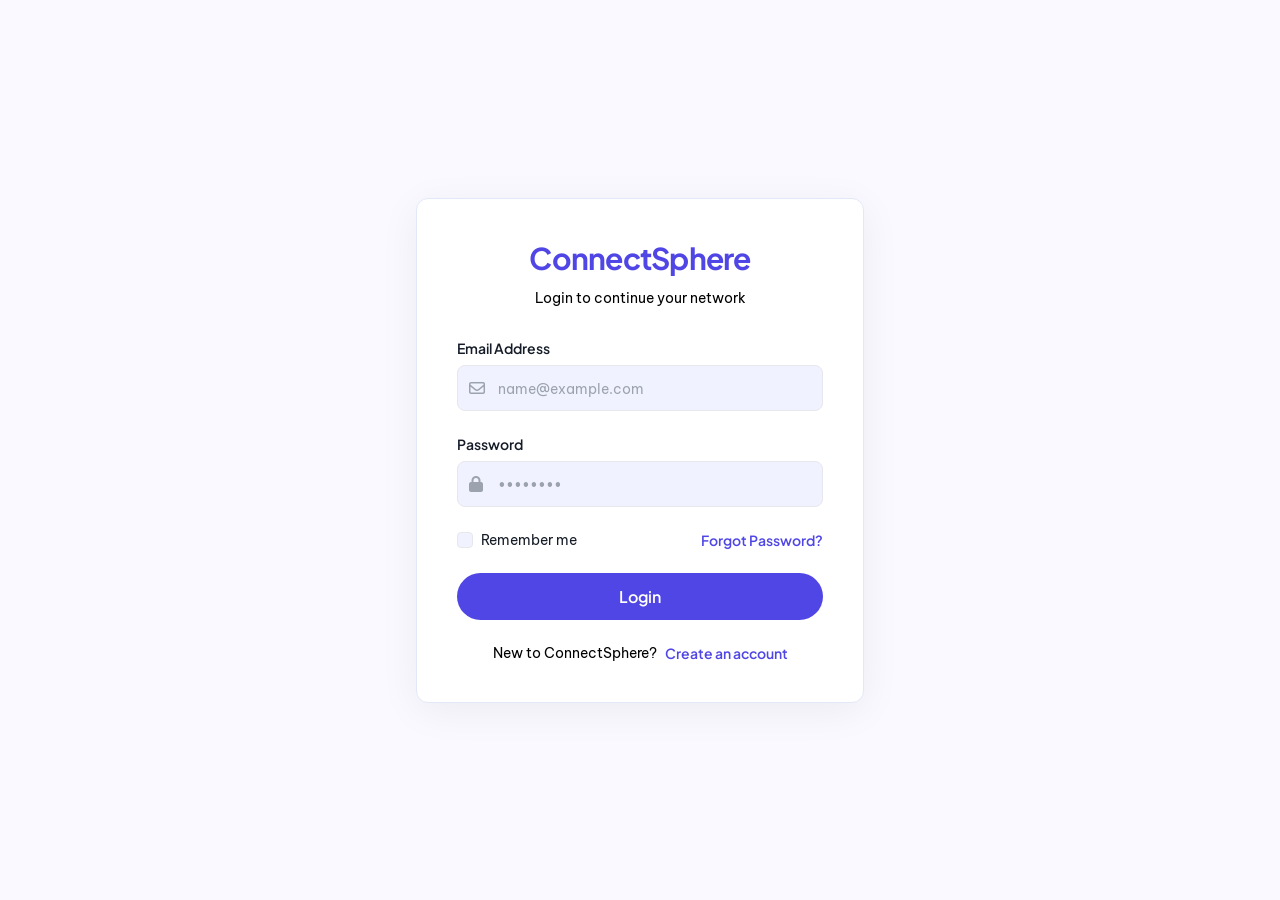
==== index.html @ ef9268ed "Refactor CSS structure for login page: consolidate styles into separate files and update HTML links " ====
<!DOCTYPE html>
<html lang="en">

<head>
    <meta charset="UTF-8">
    <meta name="viewport" content="width=device-width, initial-scale=1.0">
    <title>Login</title>
    <!-- Google Fonts CDN -->
    <link
        href="https://fonts.googleapis.com/css2?family=Plus+Jakarta+Sans:wght@500;600;700;800&amp;family=Be+Vietnam+Pro:wght@400;500&amp;display=swap"
        rel="stylesheet" />

    <!-- Font Awesome CDN -->
    <link rel="stylesheet" href="https://cdnjs.cloudflare.com/ajax/libs/font-awesome/6.5.0/css/all.min.css">

    <!-- style files -->
    <link rel="stylesheet" href="css/designsystem.css">
    <link rel="stylesheet" href="css/base.css">
    <link rel="stylesheet" href="css/layout.css">
    <link rel="stylesheet" href="css/module.css">
    <link rel="stylesheet" href="css/state.css">

</head>

<body>
    <div class="container">
        <div class="login_card">
            <div class="login_card_heading">
                <h1 class="login_card_heading_header">ConnectSphere</h1>
                <p class="login_card_text">Login to continue your network</p>
            </div>
            <form class="login_card_form" action="/login" method="POST">
                <div class="login_card_form_group">
                    <label class="login_card_form_group_label" for="email">Email Address</label>
                    <div class="login_card_form_group_input_container">
                        <i class="login_card_form_group_input_icon fa-regular fa-envelope"></i>
                        <input class="login_card_form_group_input" type="text" id="email" name="email"
                            placeholder="name@example.com" required>
                    </div>
                </div>
                <div class="login_card_form_group">
                    <label class="login_card_form_group_label" for="password">Password</label>
                    <div class="login_card_form_group_input_container">
                        <i class="login_card_form_group_input_icon fa-solid fa-lock"></i>
                        <input class="login_card_form_group_input" type="password" id="password" placeholder="••••••••"
                            name="password" required>
                    </div>
                </div>
                <div class="login_card_form_group remember-me">
                    <label class="login_card_form_group_label cursor-pointer remember-me_label">
                        <input class="login_card_form_group_input cursor-pointer" type="checkbox">
                        Remember me
                    </label>
                    <a href="" class="login_card_link">Forgot Password?</a>
                </div>
                <button class="login_card_form_submit" type="submit">Login</button>
                <div class="login_card_form_group login_card_form_footer">
                    <p class="login_card_text">New to ConnectSphere?</p>
                    <a href="" class="login_card_link">Create an account</a>
                </div>
            </form>
        </div>
    </div>
</body>

</html>
---- css/designsystem.css ----
:root {
  /* Colors */
  --color-primary: #4f46e5;
  --color-primary-hover: #4338ca;
  --color-secondary: #22c55e;
  --color-background: #f9f9ff;
  --color-surface: #ffffff;
  --color-text-main: #151C27;
  --color-text-secondary: #4b5563;
  --color-text-muted: #9ca3af;
  --color-border: #e5e7eb;
  --color-shadow: rgba(0, 0, 0, 0.05);

  /* Typography */
  --font-family: 'Plus Jakarta Sans', system-ui, -apple-system, sans-serif;
  --font-size-xs: 0.75rem;
  --font-size-sm: 0.875rem;
  --font-size-base: 1rem;
  --font-size-lg: 1.125rem;
  --font-size-xl: 1.25rem;
  --font-size-2xl: 1.5rem;
  --font-weight-normal: 400;
  --font-weight-medium: 500;
  --font-weight-semibold: 600;
  --font-weight-bold: 700;

  /* Spacing System */
  --spacing-1: 0.25rem;
  --spacing-2: 0.5rem;
  --spacing-3: 0.75rem;
  --spacing-4: 1rem;
  --spacing-6: 1.5rem;
  --spacing-8: 2rem;
  --spacing-12: 3rem;

  /* Border Radius */
  --radius-sm: 0.375rem;
  --radius-md: 0.5rem;
  --radius-lg: 0.75rem;
  --radius-xl: 1rem;
  --radius-full: 9999px;

  /* Layout */
  --navbar-height: 64px;
  --sidebar-left-width: 280px;
  --sidebar-right-width: 320px;
  --container-max-width: 1280px;
}
---- css/base.css ----
* {
    margin: 0;
    padding: 0;
    box-sizing: border-box;
    font-family: var(--font-family);
}

body {
    background-color: var(--color-background);
    display: flex;
    justify-content: center;
    align-items: center;
    min-height: 100vh;
}

a {
    text-decoration: none;
}


.cursor-pointer {
    cursor: pointer;
}
---- css/module.css ----
/* login page */

.login_card {
    width: 448px;
    padding: 40px;
    background-color: var(--color-surface);
    border: 1px solid #E2E8F8;
    border-radius: 12px;
    box-shadow: 0px 8px 40px 0px rgba(0, 0, 0, 0.06);
    backdrop-filter: blur(24px);
}

.login_card_form {
    display: flex;
    flex-direction: column;
    gap: var(--spacing-6);
}

.login_card_heading {
    text-align: center;
    margin-bottom: var(--spacing-8);
}

.login_card_heading_header {
    font-size: 30px;
    margin-bottom: var(--spacing-3);
    color: var(--color-primary);
    letter-spacing: -0.75px;
}

.login_card_text {
    font-family: Be Vietnam Pro, sans-serif;
    font-size: 14px;
}

.login_card_form_group {
    display: flex;
    flex-direction: column;
    gap: var(--spacing-2);
}

.login_card_form_group_label {
    font-size: 14px;
    font-weight: var(--font-weight-semibold);
    color: var(--color-text-main);
}

.login_card_form_group_input_container {
    position: relative;
}

.login_card_form_group_input {
    padding: 13px 16px 13px 40px;
    border: 1px solid var(--color-border);
    border-radius: 8px;
    font-size: 14px;
    color: var(--color-text-main);
    background-color: #F0F3FF;
    width: 100%;
}

.login_card_form_group_input::placeholder {
    color: var(--color-text-muted);
    font-family: Be Vietnam Pro, sans-serif;
}

.login_card_form_group_input_icon {
    position: absolute;
    top: 50%;
    left: 12px;
    transform: translateY(-50%);
    color: var(--color-text-muted);
}

.remember-me_label {
    display: flex;
    gap: var(--spacing-2);
    font-size: 14px;
    color: var(--color-text-main);
    font-family: Be Vietnam Pro, sans-serif;
    font-weight: normal;
    align-items: center;
}

.login_card_link {
    font-size: 14px;
    color: var(--color-primary);
    font-weight: var(--font-weight-semibold);
    transition: 0.3s;
}

.login_card_form_submit {
    padding: 13px 16px;
    background-color: var(--color-primary);
    color: #fff;
    border: none;
    border-radius: 9999px;
    font-size: 16px;
    font-weight: var(--font-weight-semibold);
    cursor: pointer;
    transition: 0.3s;
}

.remember-me {
    flex-direction: row !important;
    justify-content: space-between;
}

.login_card_form_footer {
    display: flex;
    flex-direction: row;
    justify-content: center;
    gap: var(--spacing-2);
}

/* checkbox styling */
.login_card_form_group_input[type="checkbox"] {
    appearance: none;
    width: 16px;
    height: 16px;
    display: inline-block;
    padding: 0;
    margin: 0;
    border-radius: 4px;
}

.login_card_form_group_input[type="checkbox"]:checked::after {
    content: '';
    position: absolute;
    left: 5px;
    top: 2px;
    width: 4px;
    height: 9px;
    border: solid white;
    border-width: 0 2px 2px 0;
    transform: rotate(45deg);
}
---- css/state.css ----
/* Login page */

.login_card_form_group_input:focus {
    outline: none;
    border-width: 2px;
    border-color: var(--color-primary);
    box-shadow: 0 0 0 1px rgba(79, 70, 229, 0.2);
}

.login_card_link:hover {
    color: var(--color-primary-hover);
}

.login_card_form_submit:hover {
    background-color: var(--color-primary-hover);
}

.login_card_form_group_input[type="checkbox"]:checked {
    background-color: var(--color-primary);
    border-color: var(--color-primary);
}
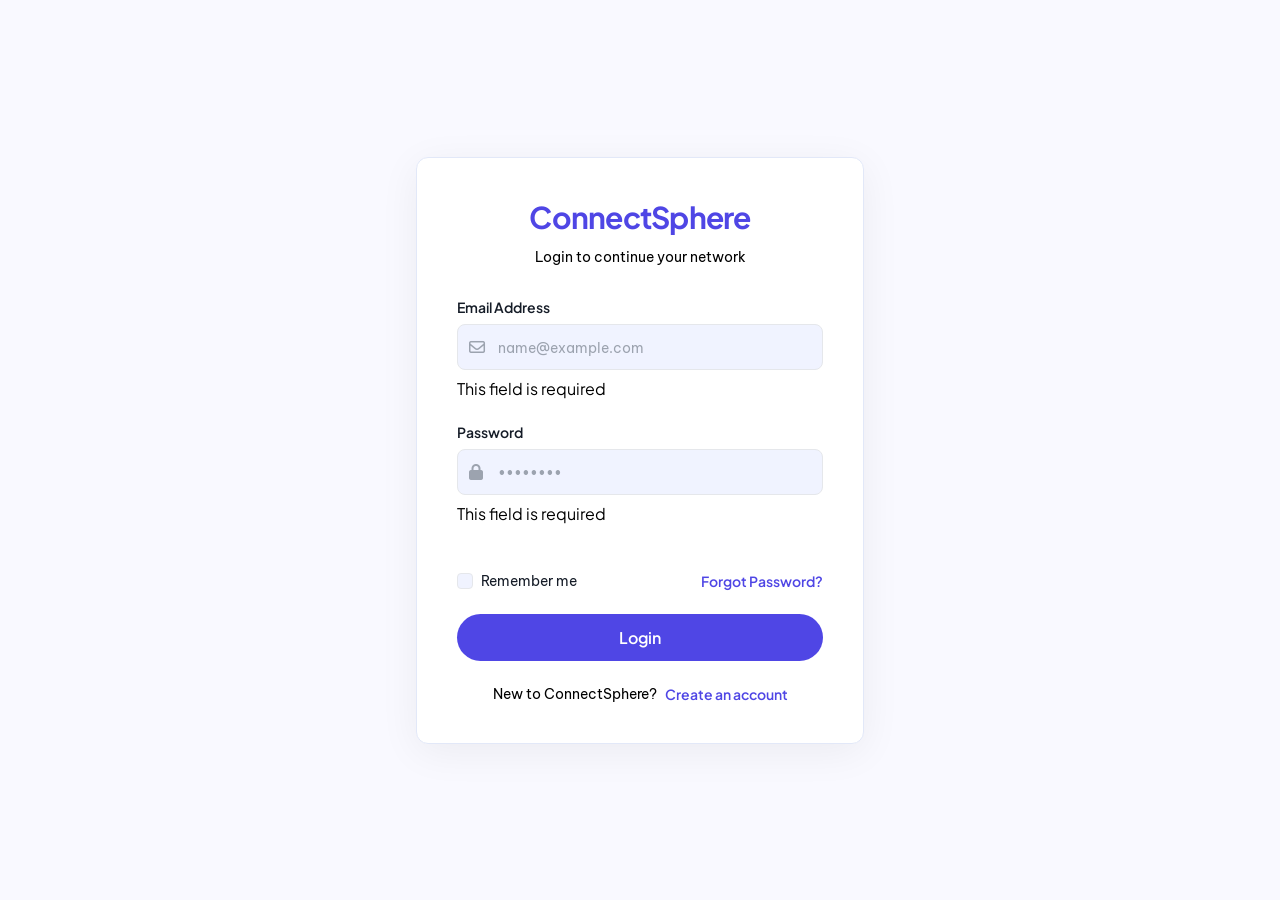
==== commit 94517cf1: "Update login form: add required field error messages and adjust input attributes" ====
--- a/index.html
+++ b/index.html
@@ -4,6 +4,8 @@
 <head>
     <meta charset="UTF-8">
     <meta name="viewport" content="width=device-width, initial-scale=1.0">
+    <!-- icon link -->
+    <link rel="icon" href="assets/icon.png" type="image/png">
     <title>Login</title>
     <!-- Google Fonts CDN -->
     <link
@@ -35,20 +37,23 @@
                     <div class="login_card_form_group_input_container">
                         <i class="login_card_form_group_input_icon fa-regular fa-envelope"></i>
                         <input class="login_card_form_group_input" type="text" id="email" name="email"
-                            placeholder="name@example.com" required>
+                            placeholder="name@example.com">
                     </div>
+                    <span class="login_card_form_group_error">This field is required</span>
                 </div>
                 <div class="login_card_form_group">
                     <label class="login_card_form_group_label" for="password">Password</label>
                     <div class="login_card_form_group_input_container">
                         <i class="login_card_form_group_input_icon fa-solid fa-lock"></i>
                         <input class="login_card_form_group_input" type="password" id="password" placeholder="••••••••"
-                            name="password" required>
+                            name="password">
                     </div>
+                    <span class="login_card_form_group_error">This field is required</span>
                 </div>
+                <span class="login_card_form_error"></span>
                 <div class="login_card_form_group remember-me">
                     <label class="login_card_form_group_label cursor-pointer remember-me_label">
-                        <input class="login_card_form_group_input cursor-pointer" type="checkbox">
+                        <input class="login_card_form_group_input cursor-pointer" type="checkbox" id="remember-me">
                         Remember me
                     </label>
                     <a href="" class="login_card_link">Forgot Password?</a>
@@ -61,6 +66,9 @@
             </form>
         </div>
     </div>
+
+    <!-- script  -->
+    <script type="module" src="js/login.js"></script>
 </body>
 
 </html>
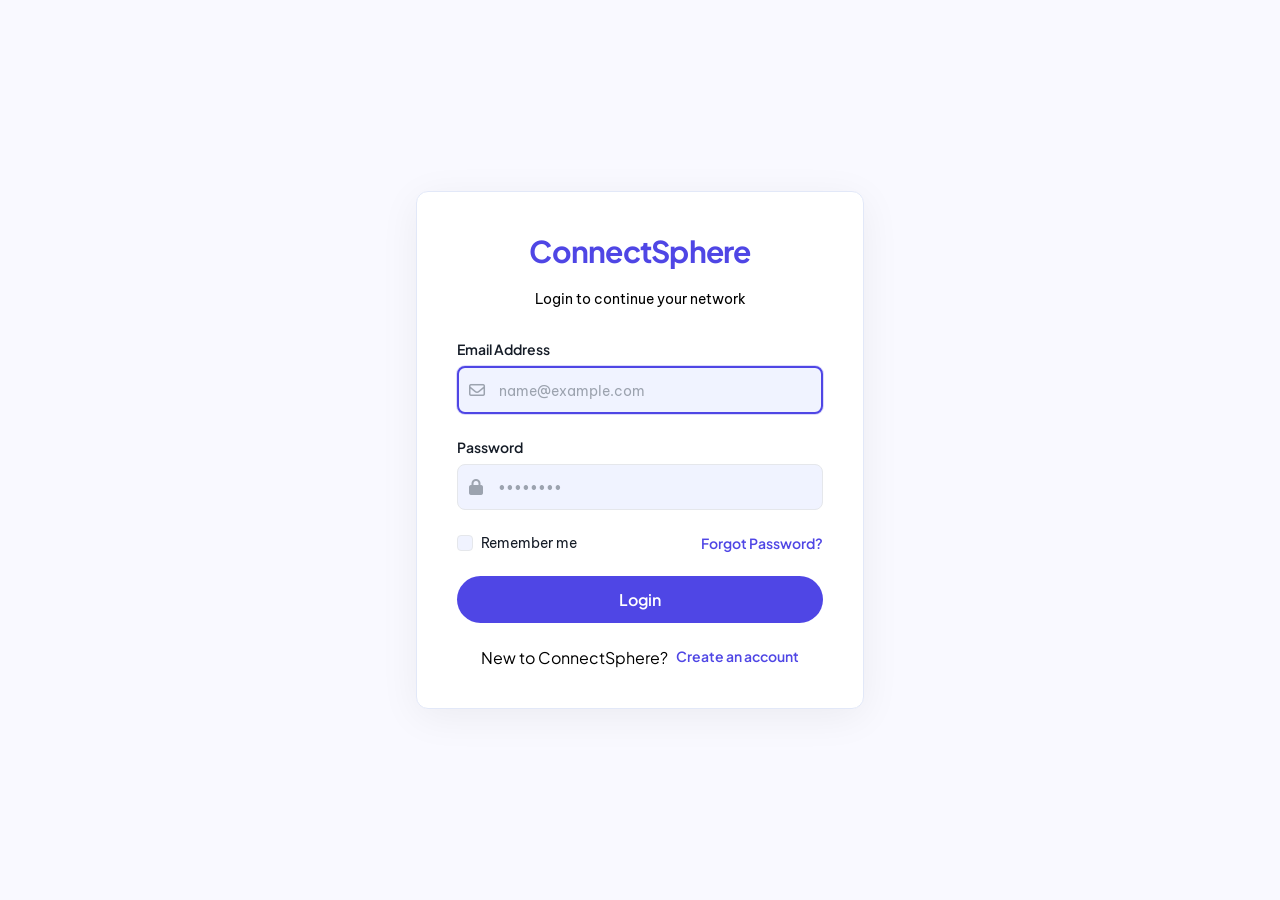
==== commit e1adcb38: "Enhance user registration and login functionality: update forms, add validation, and implement API i" ====
--- a/index.html
+++ b/index.html
@@ -6,7 +6,7 @@
     <meta name="viewport" content="width=device-width, initial-scale=1.0">
     <!-- icon link -->
     <link rel="icon" href="assets/icon.png" type="image/png">
-    <title>Login</title>
+    <title>ConnectSphere - security</title>
     <!-- Google Fonts CDN -->
     <link
         href="https://fonts.googleapis.com/css2?family=Plus+Jakarta+Sans:wght@500;600;700;800&amp;family=Be+Vietnam+Pro:wght@400;500&amp;display=swap"
@@ -26,42 +26,42 @@
 
 <body>
     <div class="container">
-        <div class="login_card">
-            <div class="login_card_heading">
-                <h1 class="login_card_heading_header">ConnectSphere</h1>
-                <p class="login_card_text">Login to continue your network</p>
+        <div class="security_card security_card">
+            <div class="security_card_heading">
+                <h1 class="security_card_heading_header">ConnectSphere</h1>
+                <p class="security_card_heading_text">Login to continue your network</p>
             </div>
-            <form class="login_card_form" action="/login" method="POST">
-                <div class="login_card_form_group">
-                    <label class="login_card_form_group_label" for="email">Email Address</label>
-                    <div class="login_card_form_group_input_container">
-                        <i class="login_card_form_group_input_icon fa-regular fa-envelope"></i>
-                        <input class="login_card_form_group_input" type="text" id="email" name="email"
+            <form class="security_card_form" action="/security" method="POST">
+                <div class="security_card_form_group">
+                    <label class="security_card_form_group_label" for="email">Email Address</label>
+                    <div class="security_card_form_group_input_container">
+                        <i class=" security_card_form_group_input_icon fa-regular fa-envelope"></i>
+                        <input class="security_card_form_group_input" type="text" id="email" name="email"
                             placeholder="name@example.com">
                     </div>
-                    <span class="login_card_form_group_error">This field is required</span>
+                    <span class="security_card_form_group_error">This field is required</span>
                 </div>
-                <div class="login_card_form_group">
-                    <label class="login_card_form_group_label" for="password">Password</label>
-                    <div class="login_card_form_group_input_container">
-                        <i class="login_card_form_group_input_icon fa-solid fa-lock"></i>
-                        <input class="login_card_form_group_input" type="password" id="password" placeholder="••••••••"
-                            name="password">
+                <div class="security_card_form_group">
+                    <label class="security_card_form_group_label" for="password">Password</label>
+                    <div class="security_card_form_group_input_container">
+                        <i class="security_card_form_group_input_icon fa-solid fa-lock"></i>
+                        <input class="security_card_form_group_input" type="password" id="password"
+                            placeholder="••••••••" name="password">
                     </div>
-                    <span class="login_card_form_group_error">This field is required</span>
+                    <span class="security_card_form_group_error">This field is required</span>
                 </div>
-                <span class="login_card_form_error"></span>
-                <div class="login_card_form_group remember-me">
-                    <label class="login_card_form_group_label cursor-pointer remember-me_label">
-                        <input class="login_card_form_group_input cursor-pointer" type="checkbox" id="remember-me">
+                <span class="security_card_form_error"></span>
+                <div class="security_card_form_group remember-me">
+                    <label class="security_card_form_group_label cursor-pointer remember-me_label">
+                        <input class="security_card_form_group_input cursor-pointer" type="checkbox" id="remember-me">
                         Remember me
                     </label>
-                    <a href="" class="login_card_link">Forgot Password?</a>
+                    <a href="" class="security_card_link">Forgot Password?</a>
                 </div>
-                <button class="login_card_form_submit" type="submit">Login</button>
-                <div class="login_card_form_group login_card_form_footer">
-                    <p class="login_card_text">New to ConnectSphere?</p>
-                    <a href="" class="login_card_link">Create an account</a>
+                <button class="security_card_form_submit" type="submit">Login</button>
+                <div class="security_card_form_group security_card_form_footer">
+                    <p class="security_card_text">New to ConnectSphere?</p>
+                    <a href="create-account.html" class="security_card_link">Create an account</a>
                 </div>
             </form>
         </div>
--- a/css/designsystem.css
+++ b/css/designsystem.css
@@ -4,6 +4,7 @@
   --color-primary-hover: #4338ca;
   --color-secondary: #22c55e;
   --color-background: #f9f9ff;
+  --color-background-secondary: #E2E8F8;
   --color-surface: #ffffff;
   --color-text-main: #151C27;
   --color-text-secondary: #4b5563;
--- a/css/base.css
+++ b/css/base.css
@@ -1,3 +1,5 @@
+@import url('https://fonts.googleapis.com/css2?family=Inter:wght@400;500;600;700&display=swap');
+
 * {
     margin: 0;
     padding: 0;
@@ -13,13 +15,17 @@
     min-height: 100vh;
 }
 
+body.chat-page {
+    display: block;
+    color: var(--color-text-main);
+    height: 100vh;
+    overflow: hidden;
+}
+
 a {
     text-decoration: none;
 }
 
-
 .cursor-pointer {
     cursor: pointer;
 }
-
-
--- a/css/layout.css
+++ b/css/layout.css
@@ -0,0 +1,53 @@
+/* Chat Page Layout */
+
+.app-container {
+    display: flex;
+    flex-direction: column;
+    height: 100%;
+}
+
+.top-header {
+    display: flex;
+    align-items: center;
+    padding: 15px 30px;
+    border-bottom: 1px solid var(--color-border);
+    background: var(--color-surface);
+    height: 70px;
+}
+
+.main-content {
+    display: flex;
+    flex: 1;
+    height: calc(100vh - 70px);
+}
+
+.sidebar-left {
+    width: 250px;
+    border-right: 1px solid var(--color-border);
+    padding: 20px;
+    display: flex;
+    flex-direction: column;
+    background: var(--color-surface);
+}
+
+.messages-list {
+    width: 350px;
+    border-right: 1px solid var(--color-border);
+    background: var(--color-surface);
+    display: flex;
+    flex-direction: column;
+}
+
+.chat-window {
+    flex: 1;
+    display: flex;
+    flex-direction: column;
+    background: var(--color-surface);
+}
+
+.sidebar-right {
+    width: 280px;
+    border-left: 1px solid var(--color-border);
+    background: var(--color-surface);
+    padding: 20px;
+}
--- a/css/module.css
+++ b/css/module.css
@@ -1,55 +1,27 @@
-/* login page */
-
-.login_card {
-    width: 448px;
+.security_card {
     padding: 40px;
     background-color: var(--color-surface);
-    border: 1px solid #E2E8F8;
+    border: 1px solid var(--color-background-secondary);
     border-radius: 12px;
     box-shadow: 0px 8px 40px 0px rgba(0, 0, 0, 0.06);
     backdrop-filter: blur(24px);
 }
 
-.login_card_form {
-    display: flex;
-    flex-direction: column;
-    gap: var(--spacing-6);
-}
-
-.login_card_heading {
+.security_card_heading {
+    display: flex;
+    flex-direction: column;
+    align-items: center;
+    gap: var(--spacing-2);
     text-align: center;
     margin-bottom: var(--spacing-8);
 }
 
-.login_card_heading_header {
-    font-size: 30px;
-    margin-bottom: var(--spacing-3);
-    color: var(--color-primary);
-    letter-spacing: -0.75px;
-}
-
-.login_card_text {
+.security_card_heading_text {
     font-family: Be Vietnam Pro, sans-serif;
     font-size: 14px;
 }
 
-.login_card_form_group {
-    display: flex;
-    flex-direction: column;
-    gap: var(--spacing-2);
-}
-
-.login_card_form_group_label {
-    font-size: 14px;
-    font-weight: var(--font-weight-semibold);
-    color: var(--color-text-main);
-}
-
-.login_card_form_group_input_container {
-    position: relative;
-}
-
-.login_card_form_group_input {
+.security_card_form_group_input {
     padding: 13px 16px 13px 40px;
     border: 1px solid var(--color-border);
     border-radius: 8px;
@@ -59,37 +31,7 @@
     width: 100%;
 }
 
-.login_card_form_group_input::placeholder {
-    color: var(--color-text-muted);
-    font-family: Be Vietnam Pro, sans-serif;
-}
-
-.login_card_form_group_input_icon {
-    position: absolute;
-    top: 50%;
-    left: 12px;
-    transform: translateY(-50%);
-    color: var(--color-text-muted);
-}
-
-.remember-me_label {
-    display: flex;
-    gap: var(--spacing-2);
-    font-size: 14px;
-    color: var(--color-text-main);
-    font-family: Be Vietnam Pro, sans-serif;
-    font-weight: normal;
-    align-items: center;
-}
-
-.login_card_link {
-    font-size: 14px;
-    color: var(--color-primary);
-    font-weight: var(--font-weight-semibold);
-    transition: 0.3s;
-}
-
-.login_card_form_submit {
+.security_card_form_submit {
     padding: 13px 16px;
     background-color: var(--color-primary);
     color: #fff;
@@ -99,6 +41,80 @@
     font-weight: var(--font-weight-semibold);
     cursor: pointer;
     transition: 0.3s;
+    display: flex;
+    justify-content: center;
+    align-items: baseline;
+    gap: var(--spacing-2);
+}
+
+
+.security_card {
+    width: 448px;
+}
+
+
+.security_card_form {
+    display: flex;
+    flex-direction: column;
+    gap: var(--spacing-6);
+}
+
+
+.security_card_heading_header {
+    font-size: 30px;
+    margin-bottom: var(--spacing-3);
+    color: var(--color-primary);
+    letter-spacing: -0.75px;
+}
+
+.security_card_form_group {
+    display: flex;
+    flex-direction: column;
+    gap: var(--spacing-2);
+}
+
+.security_card_form_group_label {
+    font-size: 14px;
+    font-weight: var(--font-weight-semibold);
+    color: var(--color-text-main);
+}
+
+.security_card_form_group_input_container {
+    position: relative;
+}
+
+.security_card_form_group_input {
+    background-color: #F0F3FF;
+}
+
+.security_card_form_group_input::placeholder {
+    color: var(--color-text-muted);
+    font-family: Be Vietnam Pro, sans-serif;
+}
+
+.security_card_form_group_input_icon {
+    position: absolute;
+    top: 50%;
+    left: 12px;
+    transform: translateY(-50%);
+    color: var(--color-text-muted);
+}
+
+.remember-me_label {
+    display: flex;
+    gap: var(--spacing-2);
+    font-size: 14px;
+    color: var(--color-text-main);
+    font-family: Be Vietnam Pro, sans-serif;
+    font-weight: normal;
+    align-items: center;
+}
+
+.security_card_link {
+    font-size: 14px;
+    color: var(--color-primary);
+    font-weight: var(--font-weight-semibold);
+    transition: 0.3s;
 }
 
 .remember-me {
@@ -106,15 +122,14 @@
     justify-content: space-between;
 }
 
-.login_card_form_footer {
+.security_card_form_footer {
     display: flex;
     flex-direction: row;
     justify-content: center;
     gap: var(--spacing-2);
 }
 
-/* checkbox styling */
-.login_card_form_group_input[type="checkbox"] {
+.security_card_form_group_input[type="checkbox"] {
     appearance: none;
     width: 16px;
     height: 16px;
@@ -124,7 +139,7 @@
     border-radius: 4px;
 }
 
-.login_card_form_group_input[type="checkbox"]:checked::after {
+.security_card_form_group_input[type="checkbox"]:checked::after {
     content: '';
     position: absolute;
     left: 5px;
@@ -134,4 +149,438 @@
     border: solid white;
     border-width: 0 2px 2px 0;
     transform: rotate(45deg);
-}+}
+/* Create Account Page  */
+.create-account_card {
+    width: 440px;
+    background: radial-gradient(
+        circle at top right,
+        rgba(79, 70, 229, 0.2),
+        transparent 20%
+    );
+}
+
+.icon {
+    width: 48px;
+    height: 44px;
+    background-color: var(--color-background-secondary);
+    border-radius: var(--radius-lg);
+    -webkit-border-radius: var(--radius-lg);
+    -moz-border-radius: var(--radius-lg);
+    -ms-border-radius: var(--radius-lg);
+    -o-border-radius: var(--radius-lg);
+    display: flex;
+    justify-content: center;
+    align-items: center;
+}
+
+.icon i {
+    color: var(--color-primary);
+}
+
+.create-account_card_form_group_input {
+    background-color: var(--color-surface);
+}
+
+
+/* Chat Page - Header */
+
+.top-header .logo {
+    width: 250px;
+    font-weight: bold;
+    font-size: 1.2rem;
+    color: var(--color-primary);
+    display: flex;
+    align-items: center;
+    gap: 10px;
+}
+
+.search-bar {
+    flex: 1;
+    max-width: 400px;
+    background: #f0f2f5;
+    padding: 10px 20px;
+    border-radius: 20px;
+    display: flex;
+    align-items: center;
+    gap: 10px;
+    color: var(--color-text-muted);
+}
+
+.search-bar input {
+    border: none;
+    background: transparent;
+    outline: none;
+    width: 100%;
+}
+
+.header-icons {
+    display: flex;
+    align-items: center;
+    gap: 20px;
+    margin-left: auto;
+    color: var(--color-text-muted);
+    font-size: 1.2rem;
+}
+
+.avatar-small {
+    width: 35px;
+    height: 35px;
+    border-radius: 50%;
+    object-fit: cover;
+}
+
+/* Chat Page - Brand & Navigation */
+
+.brand {
+    display: flex;
+    align-items: center;
+    gap: 15px;
+    margin-bottom: 40px;
+}
+
+.brand i {
+    font-size: 2rem;
+    color: var(--color-primary);
+}
+
+.brand div {
+    display: flex;
+    flex-direction: column;
+}
+
+.brand span {
+    font-size: 0.8rem;
+    color: var(--color-text-muted);
+}
+
+.nav-menu {
+    display: flex;
+    flex-direction: column;
+    gap: 10px;
+    flex: 1;
+}
+
+.nav-menu a {
+    text-decoration: none;
+    color: var(--color-text-muted);
+    padding: 12px 15px;
+    border-radius: 10px;
+    display: flex;
+    align-items: center;
+    gap: 15px;
+    font-weight: 500;
+    transition: 0.3s;
+}
+
+.compose-btn {
+    background: var(--color-primary);
+    color: #fff;
+    border: none;
+    padding: 15px;
+    border-radius: 30px;
+    font-weight: bold;
+    cursor: pointer;
+    font-size: 1rem;
+}
+
+/* Chat Page - Messages List */
+
+.list-header {
+    display: flex;
+    justify-content: space-between;
+    align-items: center;
+    padding: 20px;
+}
+
+.list-header i {
+    color: var(--color-text-muted);
+    background: #f0f2f5;
+    padding: 10px;
+    border-radius: 50%;
+    cursor: pointer;
+}
+
+.list-search {
+    margin: 0 20px 20px;
+    background: #f0f2f5;
+    padding: 10px 15px;
+    border-radius: 10px;
+    display: flex;
+    align-items: center;
+    gap: 10px;
+    color: var(--color-text-muted);
+}
+
+.list-search input {
+    border: none;
+    background: transparent;
+    outline: none;
+    width: 100%;
+}
+
+.chat-items {
+    overflow-y: auto;
+    flex: 1;
+}
+
+.chat-item {
+    display: flex;
+    padding: 15px 20px;
+    gap: 15px;
+    cursor: pointer;
+    border-bottom: 1px solid #f9f9f9;
+}
+
+.chat-item img,
+.avatar-text {
+    width: 45px;
+    height: 45px;
+    border-radius: 50%;
+    object-fit: cover;
+}
+
+.avatar-text {
+    background: #d66426;
+    color: #fff;
+    display: flex;
+    align-items: center;
+    justify-content: center;
+    font-weight: bold;
+    font-size: 1.2rem;
+}
+
+.chat-item-info {
+    flex: 1;
+    overflow: hidden;
+}
+
+.name-time {
+    display: flex;
+    justify-content: space-between;
+    margin-bottom: 5px;
+}
+
+.name-time span {
+    font-size: 0.8rem;
+    color: var(--color-text-muted);
+}
+
+.chat-item-info p {
+    font-size: 0.9rem;
+    color: var(--color-text-muted);
+    white-space: nowrap;
+    overflow: hidden;
+    text-overflow: ellipsis;
+}
+
+/* Chat Page - Chat Window */
+
+.chat-header {
+    display: flex;
+    justify-content: space-between;
+    align-items: center;
+    padding: 20px;
+    border-bottom: 1px solid var(--color-border);
+}
+
+.user-info {
+    display: flex;
+    align-items: center;
+    gap: 15px;
+}
+
+.user-info img {
+    width: 45px;
+    height: 45px;
+    border-radius: 50%;
+}
+
+.user-info span {
+    display: block;
+    font-size: 0.8rem;
+    color: #4CAF50;
+}
+
+.chat-actions i {
+    margin-left: 20px;
+    color: var(--color-text-muted);
+    cursor: pointer;
+    font-size: 1.2rem;
+}
+
+.chat-messages {
+    flex: 1;
+    padding: 30px;
+    overflow-y: auto;
+    display: flex;
+    flex-direction: column;
+    gap: 15px;
+    background: #fafafc;
+}
+
+.date-divider {
+    text-align: center;
+    margin: 20px 0;
+}
+
+.date-divider span {
+    background: #eef0f5;
+    padding: 5px 15px;
+    border-radius: 20px;
+    font-size: 0.8rem;
+    color: var(--color-text-muted);
+}
+
+.message {
+    display: flex;
+    flex-direction: column;
+    max-width: 60%;
+}
+
+.message.received {
+    align-self: flex-start;
+    position: relative;
+    padding-left: 50px;
+}
+
+.message.received .msg-avatar {
+    position: absolute;
+    left: 0;
+    bottom: 0;
+    width: 35px;
+    height: 35px;
+    border-radius: 50%;
+}
+
+.message.sent {
+    align-self: flex-end;
+}
+
+.bubble {
+    padding: 15px;
+    border-radius: 15px;
+    font-size: 0.95rem;
+    line-height: 1.4;
+}
+
+.received .bubble {
+    background: #eef2f9;
+    border-bottom-left-radius: 5px;
+}
+
+.sent .bubble {
+    background: var(--color-primary);
+    color: #fff;
+    border-bottom-right-radius: 5px;
+}
+
+.msg-time {
+    font-size: 0.75rem;
+    color: var(--color-text-muted);
+    margin-top: 5px;
+}
+
+.sent .msg-time {
+    text-align: right;
+}
+
+.chat-input-area {
+    padding: 20px;
+    border-top: 1px solid var(--color-border);
+    display: flex;
+    align-items: center;
+    gap: 15px;
+    background: var(--color-surface);
+}
+
+.chat-input-area input {
+    flex: 1;
+    background: #f0f2f5;
+    border: none;
+    padding: 15px 20px;
+    border-radius: 30px;
+    outline: none;
+}
+
+.chat-input-area i {
+    font-size: 1.5rem;
+    color: var(--color-text-muted);
+    cursor: pointer;
+}
+
+.send-btn {
+    background: var(--color-primary);
+    color: #fff;
+    border: none;
+    width: 45px;
+    height: 45px;
+    border-radius: 50%;
+    cursor: pointer;
+    display: flex;
+    align-items: center;
+    justify-content: center;
+}
+
+.send-btn i {
+    color: #fff;
+    font-size: 1.2rem;
+}
+
+/* Chat Page - Right Sidebar */
+
+.sidebar-right h3 {
+    font-size: 1rem;
+    margin-bottom: 15px;
+    color: var(--color-text-main);
+}
+
+.shared-media {
+    margin-bottom: 30px;
+}
+
+.media-grid {
+    display: flex;
+    gap: 10px;
+}
+
+.media-grid img,
+.more-media {
+    width: 60px;
+    height: 60px;
+    border-radius: 10px;
+    object-fit: cover;
+}
+
+.more-media {
+    background: #f0f2f5;
+    color: var(--color-primary);
+    display: flex;
+    align-items: center;
+    justify-content: center;
+    font-weight: bold;
+}
+
+.chat-details ul {
+    list-style: none;
+}
+
+.chat-details li {
+    padding: 15px 0;
+    display: flex;
+    align-items: center;
+    gap: 15px;
+    color: var(--color-text-main);
+    font-size: 0.9rem;
+    cursor: pointer;
+}
+
+.chat-details li i {
+    color: var(--color-text-muted);
+    font-size: 1.1rem;
+}
+
+.chat-details li.danger,
+.chat-details li.danger i {
+    color: #f44336;
+}
--- a/css/state.css
+++ b/css/state.css
@@ -1,22 +1,67 @@
 
-/* Login page */
-
-.login_card_form_group_input:focus {
+.security_card_form_group_input:focus {
     outline: none;
     border-width: 2px;
     border-color: var(--color-primary);
     box-shadow: 0 0 0 1px rgba(79, 70, 229, 0.2);
 }
 
-.login_card_link:hover {
+.security_card_form_submit:hover {
+    background-color: var(--color-primary-hover);
+}
+
+.security_card_link:hover {
     color: var(--color-primary-hover);
 }
 
-.login_card_form_submit:hover {
-    background-color: var(--color-primary-hover);
+
+.security_card_form_group_input[type="checkbox"]:checked {
+    background-color: var(--color-primary);
+    border-color: var(--color-primary);
 }
 
-.login_card_form_group_input[type="checkbox"]:checked {
-    background-color: var(--color-primary);
-    border-color: var(--color-primary);
-}+.security_card_form_group_input_container.error .security_card_form_group_input {
+    border-color: #ef4444;
+    border-width: 2px;
+}
+
+.security_card_form_group_error,
+.security_card_form_error {
+    color: #ef4444;
+    font-size: 12px;
+    font-family: Be Vietnam Pro, sans-serif;
+    margin-top: 4px;
+    display: none;
+}
+
+.security_card_form_group_input_container.error + .security_card_form_group_error,
+.security_card_form_error.visible {
+    display: block;
+}
+
+.security_card_form_submit:disabled {
+    opacity: 0.6;
+    cursor: not-allowed;
+}
+
+/* Chat Page */
+
+.nav-menu a:hover,
+.nav-menu a.active {
+    background: #f4f3ff;
+    color: var(--color-primary);
+}
+
+.nav-menu a.active {
+    border-left: 4px solid var(--color-primary);
+}
+
+.chat-item:hover,
+.chat-item.active {
+    background: #f9f9fc;
+}
+
+.chat-item.active .name-time span {
+    color: var(--color-primary);
+    font-weight: bold;
+}
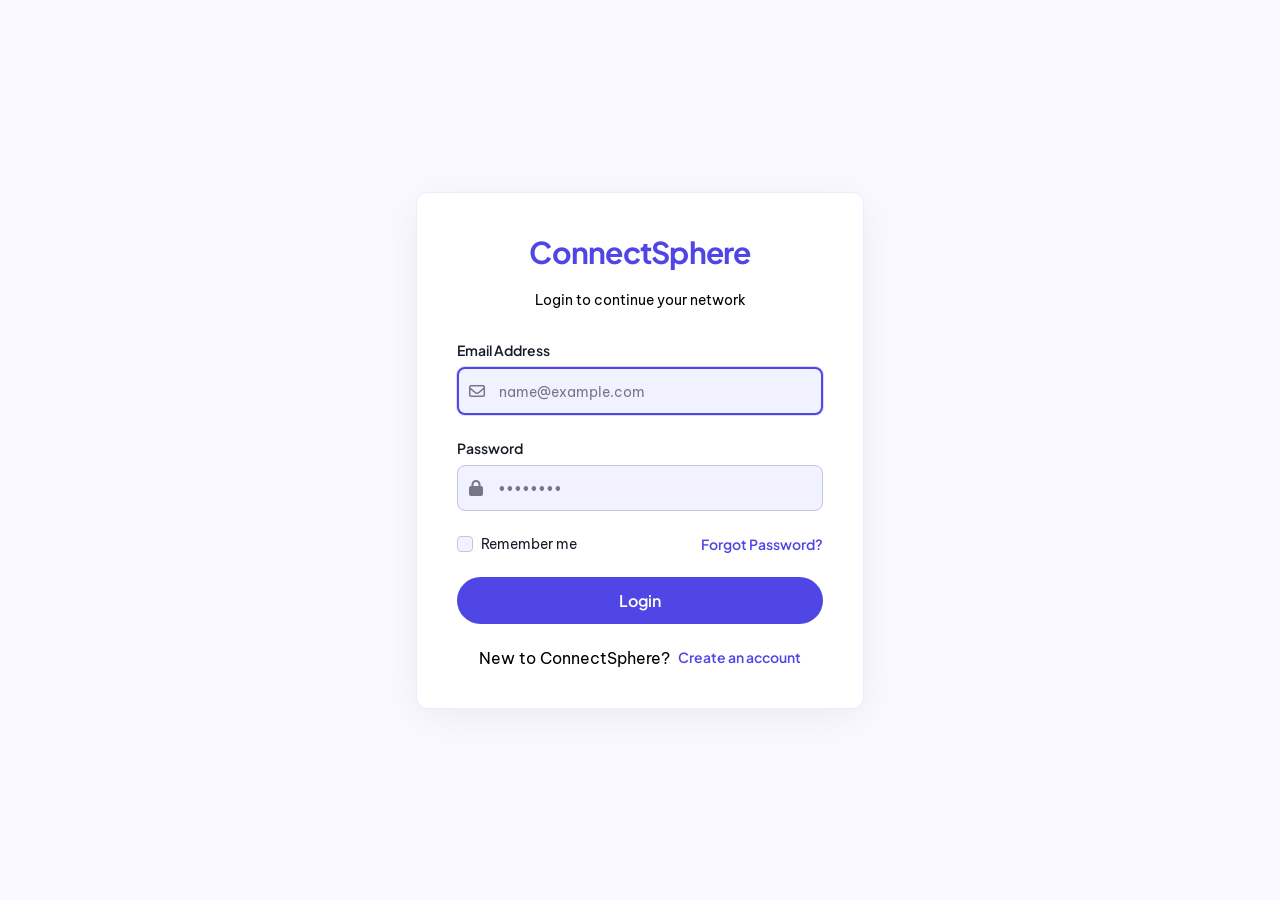
==== commit 987a7580: "feat: Implement user authentication features including login, password reset, and email confirmation" ====
--- a/index.html
+++ b/index.html
@@ -6,11 +6,14 @@
     <meta name="viewport" content="width=device-width, initial-scale=1.0">
     <!-- icon link -->
     <link rel="icon" href="assets/icon.png" type="image/png">
-    <title>ConnectSphere - security</title>
+    <title>ConnectSphere - Home</title>
     <!-- Google Fonts CDN -->
     <link
         href="https://fonts.googleapis.com/css2?family=Plus+Jakarta+Sans:wght@500;600;700;800&amp;family=Be+Vietnam+Pro:wght@400;500&amp;display=swap"
         rel="stylesheet" />
+
+    <!-- Material Icons -->
+    <link rel="stylesheet" href="https://fonts.googleapis.com/icon?family=Material+Symbols+Outlined">
 
     <!-- Font Awesome CDN -->
     <link rel="stylesheet" href="https://cdnjs.cloudflare.com/ajax/libs/font-awesome/6.5.0/css/all.min.css">
@@ -24,51 +27,145 @@
 
 </head>
 
-<body>
-    <div class="container">
-        <div class="security_card security_card">
-            <div class="security_card_heading">
-                <h1 class="security_card_heading_header">ConnectSphere</h1>
-                <p class="security_card_heading_text">Login to continue your network</p>
+<body class="home-page">
+    <div class="home-container">
+        <!-- Top Navigation -->
+        <nav class="top-nav">
+            <div class="top-nav-logo">
+                <h1 class="top-nav-logo-text">ConnectSphere</h1>
             </div>
-            <form class="security_card_form" action="/security" method="POST">
-                <div class="security_card_form_group">
-                    <label class="security_card_form_group_label" for="email">Email Address</label>
-                    <div class="security_card_form_group_input_container">
-                        <i class=" security_card_form_group_input_icon fa-regular fa-envelope"></i>
-                        <input class="security_card_form_group_input" type="text" id="email" name="email"
-                            placeholder="name@example.com">
+            <div class="top-nav-search">
+                <span class="material-symbols-outlined">search</span>
+                <input type="text" class="top-nav-search-input" placeholder="Search ConnectSphere">
+            </div>
+            <div class="top-nav-actions">
+                <button class="top-nav-icon-btn">
+                    <span class="material-symbols-outlined">mail</span>
+                </button>
+                <button class="top-nav-icon-btn">
+                    <span class="material-symbols-outlined">notifications</span>
+                    <span class="notification-badge">3</span>
+                </button>
+                <button class="top-nav-icon-btn">
+                    <span class="material-symbols-outlined">account_circle</span>
+                </button>
+            </div>
+        </nav>
+
+        <!-- Main Content Area -->
+        <div class="main-feed-container">
+            <!-- Left Sidebar -->
+            <aside class="sidebar-left">
+                <nav class="sidebar-nav">
+                    <a href="index.html" class="sidebar-nav-item active">
+                        <span class="material-symbols-outlined">home</span>
+                        <span>Home</span>
+                    </a>
+                    <a href="index.html" class="sidebar-nav-item">
+                        <span class="material-symbols-outlined">explore</span>
+                        <span>Explore</span>
+                    </a>
+                    <a href="messaging.html" class="sidebar-nav-item">
+                        <span class="material-symbols-outlined">mail</span>
+                        <span>Messages</span>
+                    </a>
+                    <a href="index.html" class="sidebar-nav-item">
+                        <span class="material-symbols-outlined">notifications</span>
+                        <span>Notifications</span>
+                    </a>
+                    <a href="index.html" class="sidebar-nav-item">
+                        <span class="material-symbols-outlined">bookmark</span>
+                        <span>Bookmarks</span>
+                    </a>
+                </nav>
+
+                <div class="sidebar-footer">
+                    <a href="index.html" class="sidebar-nav-item">
+                        <span class="material-symbols-outlined">settings</span>
+                        <span>Settings</span>
+                    </a>
+                </div>
+            </aside>
+
+            <!-- Center Feed -->
+            <main class="feed-center">
+                <div id="banner" class="security_card_banner">
+                    <i id="banner-icon" class="fa-solid fa-envelope"></i>
+                    <span id="banner-text"></span>
+                </div>
+                <!-- Compose Tweet -->
+                <div class="compose-card">
+                    <div class="compose-header">
+                        <img src="https://api.dicebear.com/7.x/avataaars/svg?seed=CurrentUser" alt="Your avatar"
+                            class="compose-avatar">
+                        <div class="compose-content">
+                            <textarea class="compose-textarea" placeholder="What's happening?"></textarea>
+                            <input type="file" id="imageUpload" accept="image/*" hidden multiple>
+                            <div class="compose-image-preview"></div>
+                            <div class="compose-toolbar">
+                                <div class="compose-icons">
+                                    <button class="compose-icon-btn">
+                                        <span class="material-symbols-outlined">image</span>
+                                    </button>
+                                    <button class="compose-icon-btn emoji-picker-btn">
+                                        <span class="material-symbols-outlined">emoji_objects</span>
+                                    </button>
+                                </div>
+                                <button class="compose-post-btn">Post</button>
+                            </div>
+                            <div class="emoji-picker-overlay hidden">
+                                <div class="emoji-picker-container">
+                                    <div class="emoji-grid">
+                                    </div>
+                                    <button class="emoji-picker-close">×</button>
+                                </div>
+                            </div>
+                        </div>
                     </div>
-                    <span class="security_card_form_group_error">This field is required</span>
                 </div>
-                <div class="security_card_form_group">
-                    <label class="security_card_form_group_label" for="password">Password</label>
-                    <div class="security_card_form_group_input_container">
-                        <i class="security_card_form_group_input_icon fa-solid fa-lock"></i>
-                        <input class="security_card_form_group_input" type="password" id="password"
-                            placeholder="••••••••" name="password">
+                <div class="feed-posts-list"></div>
+            </main>
+
+            <!-- Right Sidebar -->
+            <aside class="sidebar-right">
+                <!-- Trending Section -->
+                <div class="trending-card">
+                    <h3 class="trending-title">What's happening</h3>
+
+                    <div class="trending-item">
+                        <span class="trending-category">Technology • Trending</span>
+                        <h4 class="trending-topic">#WebDesign2024</h4>
+                        <span class="trending-count">45.2K posts</span>
                     </div>
-                    <span class="security_card_form_group_error">This field is required</span>
+
+                    <div class="trending-item">
+                        <span class="trending-category">Business • Trending</span>
+                        <h4 class="trending-topic">RemoteWork</h4>
+                        <span class="trending-count">12.5k posts</span>
+                    </div>
+
+                    <div class="trending-item">
+                        <span class="trending-category">Design • Trending</span>
+                        <h4 class="trending-topic">FigmaUpdate</h4>
+                        <span class="trending-count">8,432 posts</span>
+                    </div>
                 </div>
-                <span class="security_card_form_error"></span>
-                <div class="security_card_form_group remember-me">
-                    <label class="security_card_form_group_label cursor-pointer remember-me_label">
-                        <input class="security_card_form_group_input cursor-pointer" type="checkbox" id="remember-me">
-                        Remember me
-                    </label>
-                    <a href="" class="security_card_link">Forgot Password?</a>
+
+                <!-- Who to Follow Section -->
+                <div class="who-to-follow-card">
+                    <h3 class="who-to-follow-title">Who to follow</h3>
+
+
+
+                    <a href="#" class="show-more-link">Show more</a>
                 </div>
-                <button class="security_card_form_submit" type="submit">Login</button>
-                <div class="security_card_form_group security_card_form_footer">
-                    <p class="security_card_text">New to ConnectSphere?</p>
-                    <a href="create-account.html" class="security_card_link">Create an account</a>
-                </div>
-            </form>
+            </aside>
         </div>
     </div>
 
-    <!-- script  -->
-    <script type="module" src="js/login.js"></script>
+    <!-- scripts -->
+    <script type="module" src="js/index.js"></script>
+    <script type="module" src="js/banner.js"></script>
 </body>
 
 </html>
--- a/css/designsystem.css
+++ b/css/designsystem.css
@@ -1,19 +1,27 @@
 :root {
-  /* Colors */
+  /* Colors - From ConnectSphere Modern Design System */
   --color-primary: #4f46e5;
   --color-primary-hover: #4338ca;
-  --color-secondary: #22c55e;
+  --color-secondary: #006e2f;
   --color-background: #f9f9ff;
-  --color-background-secondary: #E2E8F8;
+  --color-background-secondary: #e7eefe;
   --color-surface: #ffffff;
-  --color-text-main: #151C27;
-  --color-text-secondary: #4b5563;
-  --color-text-muted: #9ca3af;
-  --color-border: #e5e7eb;
-  --color-shadow: rgba(0, 0, 0, 0.05);
+  --color-text-main: #151c27;
+  --color-text-secondary: #464555;
+  --color-text-muted: #777587;
+  --color-border: #c7c4d8;
+  --color-shadow: rgba(0, 0, 0, 0.04);
+  --color-error: #ba1a1a;
+  
+  /* Surface tones */
+  --color-surface-container-low: #f0f3ff;
+  --color-surface-container: #e7eefe;
+  --color-surface-container-high: #e2e8f8;
+  --color-surface-variant: #dce2f3;
 
   /* Typography */
   --font-family: 'Plus Jakarta Sans', system-ui, -apple-system, sans-serif;
+  --font-family-body: 'Be Vietnam Pro', system-ui, -apple-system, sans-serif;
   --font-size-xs: 0.75rem;
   --font-size-sm: 0.875rem;
   --font-size-base: 1rem;
@@ -25,7 +33,7 @@
   --font-weight-semibold: 600;
   --font-weight-bold: 700;
 
-  /* Spacing System */
+  /* Spacing System (8px base unit) */
   --spacing-1: 0.25rem;
   --spacing-2: 0.5rem;
   --spacing-3: 0.75rem;
@@ -35,7 +43,7 @@
   --spacing-12: 3rem;
 
   /* Border Radius */
-  --radius-sm: 0.375rem;
+  --radius-sm: 0.25rem;
   --radius-md: 0.5rem;
   --radius-lg: 0.75rem;
   --radius-xl: 1rem;
@@ -44,6 +52,11 @@
   /* Layout */
   --navbar-height: 64px;
   --sidebar-left-width: 280px;
-  --sidebar-right-width: 320px;
+  --sidebar-right-width: 350px;
+  --feed-max-width: 650px;
   --container-max-width: 1280px;
+  
+  /* Shadows */
+  --shadow-sm: 0 4px 24px rgba(0, 0, 0, 0.04);
+  --shadow-md: 0 8px 32px rgba(0, 0, 0, 0.08);
 }
--- a/css/base.css
+++ b/css/base.css
@@ -10,9 +10,16 @@
 body {
     background-color: var(--color-background);
     display: flex;
+    min-height: 100vh;
+}
+
+.login-page,
+.create-account-page ,
+.forgot-password-page,
+.reset-password-page,
+.confirm-email-page {
     justify-content: center;
     align-items: center;
-    min-height: 100vh;
 }
 
 body.chat-page {
@@ -22,6 +29,19 @@
     overflow: hidden;
 }
 
+body.home-page {
+    display: flex;
+    flex-direction: column;
+    min-height: 100vh;
+    color: var(--color-text-main);
+}
+
+body.login-page,
+body.create-account-page {
+    justify-content: center;
+    align-items: center;
+}
+
 a {
     text-decoration: none;
 }
@@ -29,3 +49,39 @@
 .cursor-pointer {
     cursor: pointer;
 }
+
+/* Typography utilities */
+h1, h2, h3, h4, h5, h6 {
+    font-family: 'Plus Jakarta Sans', sans-serif;
+    font-weight: var(--font-weight-bold);
+}
+
+p {
+    font-family: 'Be Vietnam Pro', sans-serif;
+}
+
+button {
+    cursor: pointer;
+    border: none;
+    background: none;
+    font-family: inherit;
+}
+
+textarea {
+    font-family: 'Be Vietnam Pro', sans-serif;
+    resize: vertical;
+}
+
+img {
+    max-width: 100%;
+    height: auto;
+}
+
+/* Material Symbols */
+.material-symbols-outlined {
+    font-variation-settings:
+        'FILL' 0,
+        'wght' 400,
+        'GRAD' 0,
+        'opsz' 24;
+}
--- a/css/layout.css
+++ b/css/layout.css
@@ -51,3 +51,155 @@
     background: var(--color-surface);
     padding: 20px;
 }
+
+/* Home Page Layout */
+
+.home-container {
+    display: flex;
+    flex-direction: column;
+    height: 100vh;
+    background-color: var(--color-background);
+}
+
+
+
+.top-nav {
+    display: flex;
+    align-items: center;
+    justify-content: space-between;
+    height: 64px;
+    padding: 0 20px;
+    background-color: var(--color-surface);
+    border-bottom: 1px solid var(--color-border);
+    position: sticky;
+    top: 0;
+    z-index: 100;
+    backdrop-filter: blur(12px);
+    background-color: rgba(255, 255, 255, 0.95);
+}
+
+.top-nav-logo {
+    flex-shrink: 0;
+}
+
+.top-nav-logo-text {
+    font-size: 24px;
+    font-weight: 700;
+    color: var(--color-primary);
+    margin: 0;
+}
+
+.top-nav-search {
+    flex: 1;
+    display: flex;
+    align-items: center;
+    max-width: 300px;
+    margin: 0 30px;
+    background-color: var(--color-background-secondary);
+    border-radius: 9999px;
+    padding: 8px 12px;
+    gap: 8px;
+}
+
+.top-nav-search-input {
+    flex: 1;
+    border: none;
+    background: none;
+    outline: none;
+    font-size: 14px;
+    color: var(--color-text-main);
+    font-family: 'Be Vietnam Pro', sans-serif;
+}
+
+.top-nav-search-input::placeholder {
+    color: var(--color-text-muted);
+}
+
+.top-nav-actions {
+    display: flex;
+    align-items: center;
+    gap: 12px;
+    flex-shrink: 0;
+}
+
+.top-nav-icon-btn {
+    position: relative;
+    width: 40px;
+    height: 40px;
+    display: flex;
+    align-items: center;
+    justify-content: center;
+    border-radius: 50%;
+    transition: background-color 0.2s;
+    color: var(--color-text-main);
+}
+
+.notification-badge {
+    position: absolute;
+    top: -5px;
+    right: -5px;
+    background-color: var(--color-primary);
+    color: white;
+    border-radius: 50%;
+    width: 18px;
+    height: 18px;
+    display: flex;
+    align-items: center;
+    justify-content: center;
+    font-size: 10px;
+    font-weight: 600;
+}
+
+.main-feed-container {
+    display: flex;
+    gap: 0;
+    flex: 1;
+    overflow: hidden;
+}
+
+.sidebar-left {
+    display: flex;
+    flex-direction: column;
+    background-color: var(--color-surface);
+    border-right: 1px solid var(--color-border);
+    padding: 20px 16px;
+    overflow-y: auto;
+}
+
+.feed-center {
+    display: flex;
+    flex-direction: column;
+    background-color: var(--color-surface);
+    border-right: 1px solid var(--color-border);
+    overflow-y: auto;
+    flex: 1;
+}
+
+.sidebar-right {
+    display: flex;
+    flex-direction: column;
+    background-color: var(--color-surface);
+    padding: 20px 16px;
+    width: 350px;
+    overflow-y: auto;
+    gap: 20px;
+}
+
+.feed-header {
+    display: flex;
+    align-items: center;
+    height: 53px;
+    padding: 0 16px;
+    border-bottom: 1px solid var(--color-border);
+    position: sticky;
+    top: 0;
+    background-color: rgba(255, 255, 255, 0.8);
+    backdrop-filter: blur(12px);
+    z-index: 10;
+}
+
+.feed-header h2 {
+    font-size: 20px;
+    font-weight: 700;
+    margin: 0;
+}
--- a/css/module.css
+++ b/css/module.css
@@ -584,3 +584,557 @@
 .chat-details li.danger i {
     color: #f44336;
 }
+
+/* ===== Home Page Components ===== */
+
+/* Sidebar Navigation */
+
+.sidebar-nav {
+    display: flex;
+    flex-direction: column;
+    gap: 8px;
+    margin-bottom: 20px;
+}
+
+.sidebar-nav-item {
+    display: flex;
+    align-items: center;
+    gap: 16px;
+    padding: 12px 16px;
+    color: var(--color-text-main);
+    border-radius: 9999px;
+    transition: all 0.15s ease;
+    font-size: 15px;
+    font-weight: 500;
+    position: relative;
+}
+
+.sidebar-nav-item span:first-child {
+    font-size: 20px;
+    flex-shrink: 0;
+}
+
+.sidebar-nav-item span:last-child {
+    overflow: hidden;
+    text-overflow: ellipsis;
+    white-space: nowrap;
+}
+
+.sidebar-post-btn {
+    width: 100%;
+    padding: 12px 24px;
+    background-color: var(--color-primary);
+    color: white;
+    border-radius: 9999px;
+    font-size: 15px;
+    font-weight: 700;
+    transition: background-color 0.2s;
+    margin-bottom: 20px;
+}
+
+.sidebar-footer {
+    margin-top: auto;
+}
+
+/* Compose Card */
+
+.compose-card {
+    background-color: var(--color-surface);
+    border-bottom: 1px solid var(--color-border);
+    padding: 16px;
+}
+
+.compose-header {
+    display: flex;
+    gap: 16px;
+}
+
+.compose-avatar {
+    width: 48px;
+    height: 48px;
+    border-radius: 50%;
+    flex-shrink: 0;
+    object-fit: cover;
+}
+
+.compose-content {
+    flex: 1;
+    display: flex;
+    flex-direction: column;
+    gap: 12px;
+}
+
+.compose-textarea {
+    width: 100%;
+    border: none;
+    outline: none;
+    background: none;
+    font-size: 20px;
+    font-weight: 500;
+    color: var(--color-text-main);
+    font-family: 'Be Vietnam Pro', sans-serif;
+    resize: none;
+    line-height: 1.5;
+}
+
+.compose-textarea::placeholder {
+    color: var(--color-text-muted);
+}
+
+.compose-toolbar {
+    display: flex;
+    align-items: center;
+    justify-content: space-between;
+    padding-top: 12px;
+    border-top: 1px solid var(--color-border);
+}
+
+.compose-icons {
+    display: flex;
+    gap: 8px;
+}
+
+.compose-icon-btn {
+    width: 36px;
+    height: 36px;
+    display: flex;
+    align-items: center;
+    justify-content: center;
+    border-radius: 50%;
+    color: var(--color-primary);
+    transition: background-color 0.2s;
+}
+
+.compose-post-btn {
+    padding: 10px 24px;
+    background-color: var(--color-primary);
+    color: white;
+    border-radius: 9999px;
+    font-size: 15px;
+    font-weight: 700;
+    transition: background-color 0.2s;
+    -webkit-transition: background-color 0.2s;
+    -moz-transition: background-color 0.2s;
+    -ms-transition: background-color 0.2s;
+    -o-transition: background-color 0.2s;
+}
+
+.compose-image-preview,
+.feed-item-images {
+    display: grid;
+    grid-template-columns: repeat(auto-fit, minmax(100px, 1fr));
+    gap: 10px;
+    padding: 12px 0 0;
+}
+
+.compose-image-preview-item {
+    position: relative;
+    overflow: hidden;
+    border-radius: 16px;
+    background: var(--color-surface-secondary);
+    min-height: 100px;
+    display: flex;
+    align-items: center;
+    justify-content: center;
+}
+
+.compose-image-preview-item img {
+    width: 100%;
+    height: 100%;
+    object-fit: cover;
+    display: block;
+    border-radius: 16px;
+}
+
+.compose-image-preview-remove {
+    position: absolute;
+    top: 8px;
+    right: 8px;
+    width: 28px;
+    height: 28px;
+    border-radius: 50%;
+    border: none;
+    background: rgba(0, 0, 0, 0.55);
+    color: white;
+    display: flex;
+    align-items: center;
+    justify-content: center;
+    cursor: pointer;
+    transition: background-color 0.2s;
+}
+
+.compose-image-preview-remove:hover {
+    background: rgba(0, 0, 0, 0.75);
+}
+
+/* Emoji handle */
+.emoji-picker-overlay {
+    position: fixed;
+    top: 0;
+    left: 0;
+    width: 100%;
+    height: 100%;
+    background: rgba(0,0,0,0.7);
+    display: flex;
+    justify-content: center;
+    align-items: center;
+    z-index: 1000;
+}
+
+.emoji-picker-container {
+    background: white;
+    padding: 1rem;
+    border-radius: 8px;
+    width: 300px;
+}
+
+.emoji-grid {
+    display: grid;
+    grid-template-columns: repeat(auto-fit, minmax(20px, 1fr));
+    gap: 15px;
+}
+
+.emoji-item {
+    cursor: pointer;
+}
+
+.emoji-item:hover {
+    transform: scale(1.2);
+    transition: transform 0.2s;
+    -webkit-transform: scale(1.2);
+    -moz-transform: scale(1.2);
+    -ms-transform: scale(1.2);
+    -o-transform: scale(1.2);
+}
+
+.emoji-picker-close {
+    position: absolute;
+    top: 10px;
+    right: 10px;
+    background: none;
+    border: none;
+    font-size: 1.2rem;
+    cursor: pointer;
+}
+
+.hidden {
+    display: none;
+}
+
+.feed-posts-list {
+    display: flex;
+    flex-direction: column;
+    gap: 12px;
+    margin-top: 16px;
+}
+
+.feed-empty-state {
+    background-color: var(--color-surface);
+    border: 1px dashed var(--color-border);
+    border-radius: 16px;
+    padding: 24px 20px;
+    text-align: center;
+    display: flex;
+    flex-direction: column;
+    align-items: center;
+    gap: 8px;
+    color: var(--color-text-muted);
+    margin: 10px;
+}
+
+.feed-empty-state .material-symbols-outlined {
+    font-size: 36px;
+    color: var(--color-primary);
+}
+
+.feed-empty-state h3 {
+    margin: 0;
+    font-size: 18px;
+    color: var(--color-text-main);
+}
+
+.feed-empty-state p {
+    margin: 0;
+    font-size: 14px;
+    line-height: 1.5;
+}
+
+/* Feed Items */
+
+.feed-item {
+    background-color: var(--color-surface);
+    border-bottom: 1px solid var(--color-border);
+    padding: 12px 16px;
+    transition: background-color 0.2s;
+    cursor: pointer;
+}
+
+.feed-item-header {
+    display: flex;
+    align-items: flex-start;
+    gap: 12px;
+    margin-bottom: 12px;
+}
+
+.feed-item-avatar {
+    width: 48px;
+    height: 48px;
+    border-radius: 50%;
+    flex-shrink: 0;
+    object-fit: cover;
+}
+
+.feed-item-meta {
+    flex: 1;
+    display: flex;
+    align-items: center;
+    gap: 4px;
+    flex-wrap: wrap;
+}
+
+.feed-item-user {
+    display: flex;
+    align-items: center;
+    gap: 4px;
+}
+
+.feed-item-name {
+    font-weight: 700;
+    color: var(--color-text-main);
+    font-size: 15px;
+}
+
+.feed-item-verified {
+    display: inline-flex;
+    align-items: center;
+    color: var(--color-primary);
+    font-size: 16px;
+}
+
+.feed-item-handle {
+    color: var(--color-text-muted);
+    font-size: 15px;
+}
+
+.feed-item-time {
+    color: var(--color-text-muted);
+    font-size: 15px;
+}
+
+.feed-item-menu {
+    color: var(--color-text-muted);
+    width: 36px;
+    height: 36px;
+    display: flex;
+    align-items: center;
+    justify-content: center;
+    border-radius: 50%;
+    transition: background-color 0.2s;
+}
+
+.feed-item-content {
+    margin-left: 60px;
+    margin-bottom: 12px;
+    display: flex;
+    flex-direction: column;
+    gap: 12px;
+}
+
+.feed-item-content p {
+    font-size: 15px;
+    color: var(--color-text-main);
+    line-height: 1.5;
+}
+
+.feed-item-image {
+    width: 100%;
+    max-width: 500px;
+    border-radius: 16px;
+    object-fit: cover;
+}
+
+.feed-item-actions {
+    display: flex;
+    justify-content: space-around;
+    margin-left: 60px;
+    padding-top: 12px;
+    color: var(--color-text-muted);
+    font-size: 14px;
+}
+
+.feed-item-action {
+    display: flex;
+    align-items: center;
+    gap: 8px;
+    color: var(--color-text-muted);
+    flex: 1;
+    justify-content: center;
+    padding: 8px 0;
+    transition: color 0.2s;
+}
+
+/* Trending Card */
+
+.trending-card {
+    background-color: var(--color-background-secondary);
+    border-radius: 16px;
+    padding: 16px;
+}
+
+.trending-title {
+    font-size: 20px;
+    font-weight: 700;
+    color: var(--color-text-main);
+    margin-bottom: 16px;
+}
+
+.trending-item {
+    padding: 12px 0;
+    display: flex;
+    flex-direction: column;
+    gap: 4px;
+    border-bottom: 1px solid var(--color-border);
+    cursor: pointer;
+    transition: background-color 0.2s;
+    padding: 12px 8px;
+}
+
+.trending-item:last-child {
+    border-bottom: none;
+}
+
+.trending-category {
+    font-size: 12px;
+    color: var(--color-text-muted);
+    text-transform: capitalize;
+}
+
+.trending-topic {
+    font-size: 15px;
+    font-weight: 700;
+    color: var(--color-text-main);
+    margin: 0;
+}
+
+.trending-count {
+    font-size: 13px;
+    color: var(--color-text-muted);
+}
+
+/* Who to Follow Card */
+
+.who-to-follow-card {
+    background-color: var(--color-background-secondary);
+    border-radius: 16px;
+    padding: 16px;
+}
+
+.who-to-follow-title {
+    font-size: 20px;
+    font-weight: 700;
+    color: var(--color-text-main);
+    margin-bottom: 16px;
+}
+
+.follow-user {
+    display: flex;
+    align-items: center;
+    gap: 12px;
+    padding: 12px;
+    border-radius: 8px;
+    margin-bottom: 12px;
+    transition: background-color 0.2s;
+}
+
+.follow-user-avatar {
+    width: 40px;
+    height: 40px;
+    border-radius: 50%;
+    flex-shrink: 0;
+    object-fit: cover;
+}
+
+.follow-user-info {
+    flex: 1;
+    display: flex;
+    flex-direction: column;
+    gap: 2px;
+    overflow: hidden;
+}
+
+.follow-user-name {
+    font-size: 14px;
+    font-weight: 700;
+    color: var(--color-text-main);
+    overflow: hidden;
+    text-overflow: ellipsis;
+    white-space: nowrap;
+}
+
+.follow-user-handle {
+    font-size: 13px;
+    color: var(--color-text-muted);
+    overflow: hidden;
+    text-overflow: ellipsis;
+    white-space: nowrap;
+}
+
+.follow-user-btn {
+    padding: 6px 16px;
+    background-color: var(--color-primary);
+    color: white;
+    border-radius: 9999px;
+    font-size: 13px;
+    font-weight: 700;
+    transition: background-color 0.2s;
+    white-space: nowrap;
+}
+
+.show-more-link {
+    display: block;
+    text-align: center;
+    color: var(--color-primary);
+    font-size: 14px;
+    font-weight: 700;
+    padding: 12px;
+    border-radius: 8px;
+    transition: background-color 0.2s;
+}
+
+/* Error Message */
+
+.error-message {
+    display: flex;
+    flex-direction: column;
+    align-items: center;
+    justify-content: center;
+    gap: var(--spacing-4);
+    padding: var(--spacing-12) var(--spacing-6);
+    text-align: center;
+}
+
+.error-message .material-symbols-outlined {
+    font-size: 48px;
+    color: var(--color-error);
+}
+
+.error-message p {
+    font-size: var(--font-size-base);
+    color: var(--color-text-secondary);
+    font-family: var(--font-family-body);
+}
+
+.retry-btn {
+    padding: 10px 24px;
+    background-color: var(--color-primary);
+    color: white;
+    border-radius: 9999px;
+    font-size: 14px;
+    font-weight: var(--font-weight-semibold);
+    cursor: pointer;
+    transition: background-color 0.2s;
+}
+
+.retry-btn:hover {
+    background-color: var(--color-primary-hover);
+}
--- a/css/state.css
+++ b/css/state.css
@@ -44,6 +44,100 @@
     cursor: not-allowed;
 }
 
+.security_card_banner {
+    display: none;
+    align-items: center;
+    gap: var(--spacing-3);
+    padding: 12px 16px;
+    border-radius: 8px;
+    font-size: 14px;
+    font-family: Be Vietnam Pro, sans-serif;
+    margin-bottom: var(--spacing-4);
+}
+
+.security_card_banner.visible {
+    display: flex;
+}
+
+.security_card_banner.banner-info {
+    background-color: #eff6ff;
+    color: #1e40af;
+    border: 1px solid #bfdbfe;
+}
+
+.security_card_banner.banner-warning {
+    background-color: #fef3c7;
+    color: #92400e;
+    border: 1px solid #fde68a;
+    margin:var(--spacing-4) ;
+}
+
+.security_card_banner.banner-success {
+    background-color: #dcfce7;
+    color: #166534;
+    border: 1px solid #bbf7d0;
+}
+
+.confirm-status {
+    display: flex;
+    flex-direction: column;
+    align-items: center;
+    gap: var(--spacing-4);
+    text-align: center;
+    padding: var(--spacing-4) 0;
+}
+
+.confirm-status_icon {
+    width: 64px;
+    height: 64px;
+    border-radius: 50%;
+    display: flex;
+    align-items: center;
+    justify-content: center;
+    font-size: 28px;
+}
+
+.confirm-status_icon.loading {
+    background-color: #eff6ff;
+    color: var(--color-primary);
+}
+
+.confirm-status_icon.success {
+    background-color: #dcfce7;
+    color: #16a34a;
+}
+
+.confirm-status_icon.error {
+    background-color: #fef2f2;
+    color: #ef4444;
+}
+
+.confirm-status_title {
+    font-size: 22px;
+    font-weight: var(--font-weight-bold);
+    color: var(--color-text-main);
+}
+
+.confirm-status_message {
+    font-size: 14px;
+    font-family: Be Vietnam Pro, sans-serif;
+    color: var(--color-text-secondary);
+    line-height: 1.5;
+}
+
+.confirm-status .security_card_form_submit {
+    width: 100%;
+    text-decoration: none;
+}
+
+@keyframes spin {
+    to { transform: rotate(360deg); }
+}
+
+.confirm-status_icon.loading i {
+    animation: spin 1s linear infinite;
+}
+
 /* Chat Page */
 
 .nav-menu a:hover,
@@ -65,3 +159,111 @@
     color: var(--color-primary);
     font-weight: bold;
 }
+
+/* ===== Home Page Interactive States ===== */
+
+/* Top Navigation */
+
+.top-nav-icon-btn:hover {
+    background-color: var(--color-background-secondary);
+}
+
+.top-nav-search-input:focus {
+    outline: none;
+}
+
+/* Sidebar Navigation */
+
+.sidebar-nav-item:hover {
+    background-color: var(--color-background-secondary);
+}
+
+.sidebar-nav-item.active {
+    color: var(--color-primary);
+    font-weight: 700;
+    background-color: var(--color-background-secondary);
+}
+
+.sidebar-nav-item.active::before {
+    content: '';
+    position: absolute;
+    left: 0;
+    top: 0;
+    bottom: 0;
+    width: 4px;
+    background-color: var(--color-primary);
+    border-radius: 0 2px 2px 0;
+}
+
+.sidebar-post-btn:hover {
+    background-color: var(--color-primary-hover);
+}
+
+.sidebar-post-btn:active {
+    transform: scale(0.98);
+}
+
+/* Compose Card */
+
+.compose-textarea:focus {
+    outline: none;
+}
+
+.compose-icon-btn:hover {
+    background-color: var(--color-background-secondary);
+}
+
+.compose-post-btn:hover {
+    background-color: var(--color-primary-hover);
+}
+
+.compose-post-btn:active {
+    transform: scale(0.98);
+}
+
+.compose-post-btn:disabled {
+    opacity: 0.5;
+    cursor: not-allowed;
+}
+
+/* Feed Items */
+
+.feed-item:hover {
+    background-color: var(--color-background-secondary);
+}
+
+.feed-item-menu:hover {
+    background-color: var(--color-background-secondary);
+}
+
+.feed-item-action:hover {
+    color: var(--color-primary);
+}
+
+.feed-item-action:active {
+    transform: scale(0.95);
+}
+
+/* Trending Card */
+
+.trending-item:hover {
+    background-color: rgba(79, 70, 229, 0.05);
+}
+
+/* Who to Follow */
+
+.follow-user:hover {
+    background-color: rgba(79, 70, 229, 0.05);
+}
+
+.follow-user-btn:hover {
+    background-color: var(--color-primary-hover);
+}
+
+.follow-user-btn:active {
+    transform: scale(0.95);
+}
+
+.show-more-link:hover {
+    background-color: var(--color-background-secondary);
+}
